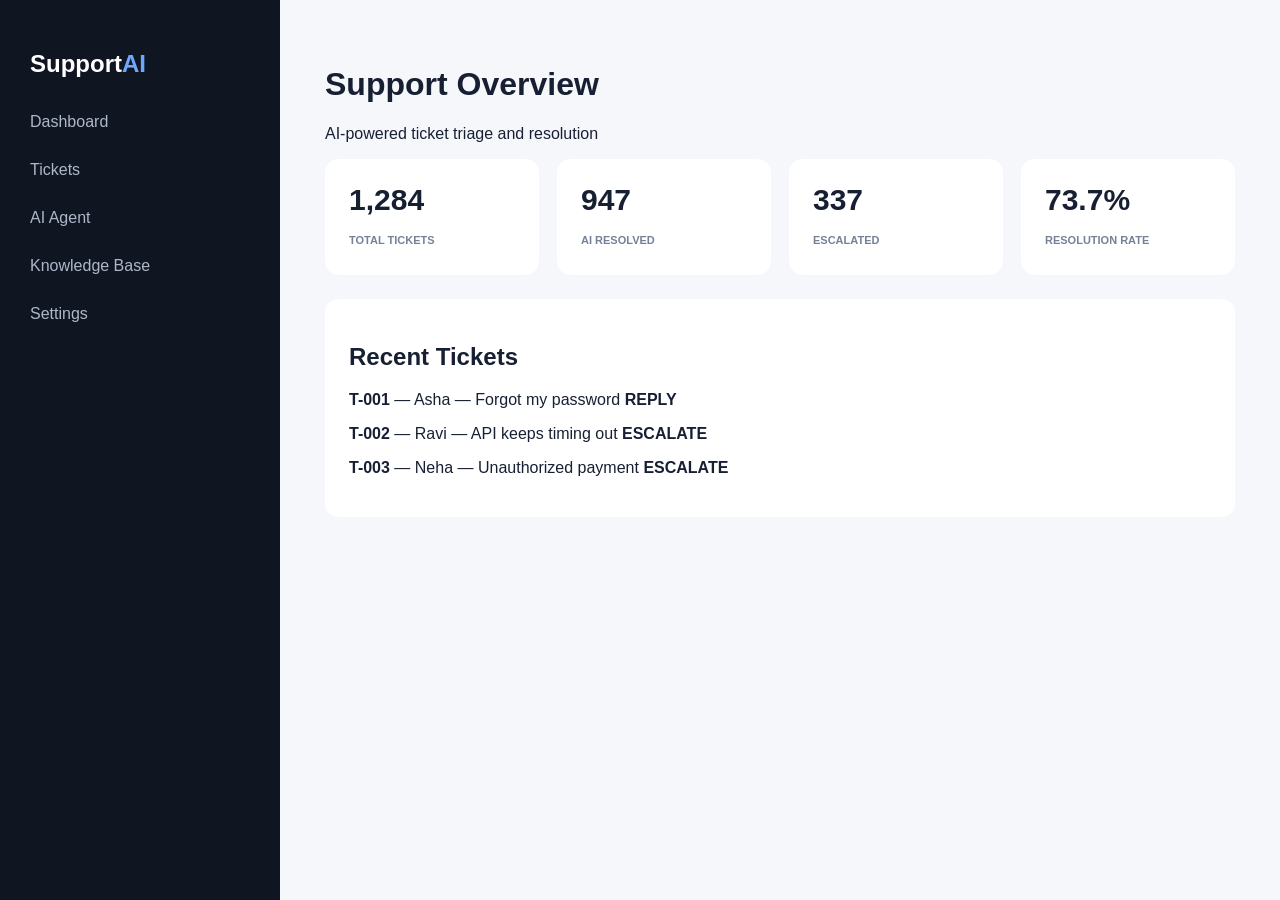
==== frontend/index.html @ 8568430f "feat: add AI pipeline, support dashboard, API, tickets, knowledge base and tests" ====
<!doctype html><html><head><meta charset='UTF-8'><meta name='viewport' content='width=device-width,initial-scale=1'><title>SupportAI</title><link rel='stylesheet' href='style.css'></head><body><div class='app'><aside><h2>Support<span>AI</span></h2><nav>Dashboard<br>Tickets<br>AI Agent<br>Knowledge Base<br>Settings</nav></aside><main><h1>Support Overview</h1><p>AI-powered ticket triage and resolution</p><div class='stats'><b>1,284<br><small>TOTAL TICKETS</small></b><b>947<br><small>AI RESOLVED</small></b><b>337<br><small>ESCALATED</small></b><b>73.7%<br><small>RESOLUTION RATE</small></b></div><section><h2>Recent Tickets</h2><div id='tickets'></div></section></main></div><script src='app.js'></script></body></html>
---- frontend/style.css ----
body{margin:0;font-family:Inter,Arial;background:#f5f7fb;color:#172033}.app{display:flex;min-height:100vh}aside{width:220px;background:#101522;color:white;padding:30px}aside span{color:#6ea8fe}nav{line-height:3;color:#aeb8c8}main{flex:1;padding:45px}h1{font-size:32px}.stats{display:grid;grid-template-columns:repeat(4,1fr);gap:18px}.stats b,section{background:white;padding:24px;border-radius:14px}.stats b{font-size:30px}.stats small{font-size:11px;color:#778196}section{margin-top:24px}@media(max-width:800px){aside{width:80px}.stats{grid-template-columns:1fr 1fr}main{padding:20px}}
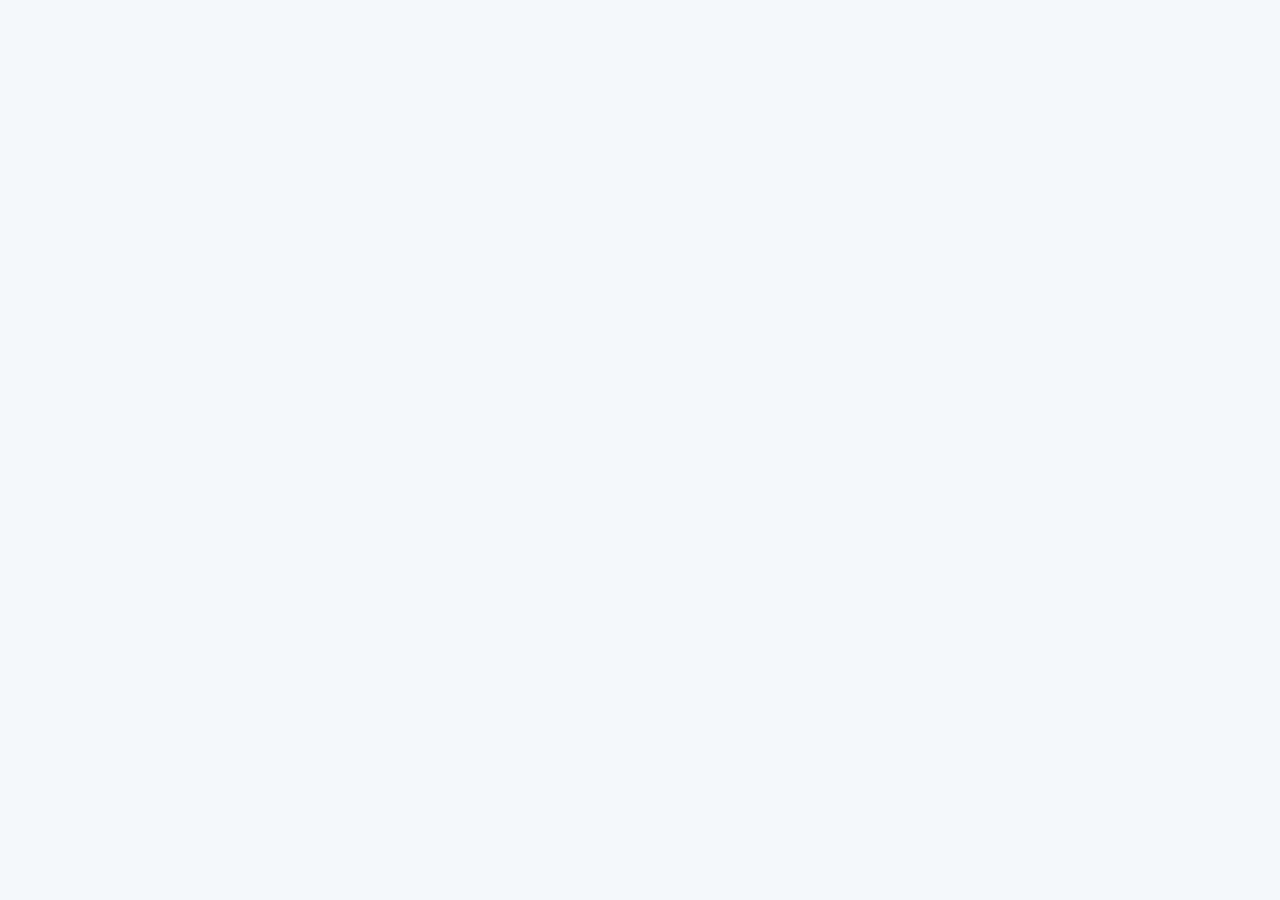
==== commit 8858ddb5: "feat: add role based portal, ticket transfer and AI chatbot" ====
--- a/frontend/index.html
+++ b/frontend/index.html
@@ -1 +1 @@
-<!doctype html><html><head><meta charset='UTF-8'><meta name='viewport' content='width=device-width,initial-scale=1'><title>SupportAI</title><link rel='stylesheet' href='style.css'></head><body><div class='app'><aside><h2>Support<span>AI</span></h2><nav>Dashboard<br>Tickets<br>AI Agent<br>Knowledge Base<br>Settings</nav></aside><main><h1>Support Overview</h1><p>AI-powered ticket triage and resolution</p><div class='stats'><b>1,284<br><small>TOTAL TICKETS</small></b><b>947<br><small>AI RESOLVED</small></b><b>337<br><small>ESCALATED</small></b><b>73.7%<br><small>RESOLUTION RATE</small></b></div><section><h2>Recent Tickets</h2><div id='tickets'></div></section></main></div><script src='app.js'></script></body></html>
+<!doctype html><html><head><meta charset="UTF-8"><meta name="viewport" content="width=device-width,initial-scale=1"><title>SupportAI</title><link rel="stylesheet" href="style.css"></head><body><div id="app"></div><script src="app.js"></script></body></html>
--- a/frontend/style.css
+++ b/frontend/style.css
@@ -1 +1,3 @@
 body{margin:0;font-family:Inter,Arial;background:#f5f7fb;color:#172033}.app{display:flex;min-height:100vh}aside{width:220px;background:#101522;color:white;padding:30px}aside span{color:#6ea8fe}nav{line-height:3;color:#aeb8c8}main{flex:1;padding:45px}h1{font-size:32px}.stats{display:grid;grid-template-columns:repeat(4,1fr);gap:18px}.stats b,section{background:white;padding:24px;border-radius:14px}.stats b{font-size:30px}.stats small{font-size:11px;color:#778196}section{margin-top:24px}@media(max-width:800px){aside{width:80px}.stats{grid-template-columns:1fr 1fr}main{padding:20px}}
+
+.auth{min-height:100vh;display:grid;place-items:center;background:#101522}.auth-card{width:min(420px,90vw);background:#fff;padding:36px;border-radius:18px;box-shadow:0 20px 60px #0004}.auth-card h1 span{color:#6ea8fe}.auth-card input,.auth-card button{width:100%;padding:13px;margin:8px 0;border-radius:8px;border:1px solid #ddd;box-sizing:border-box}.auth-card button{background:#172033;color:#fff;border:0;cursor:pointer}.auth-card a{color:#467eea}.auth-card small{color:#778196}.auth-card #error{color:#c0392b;margin-bottom:8px}
